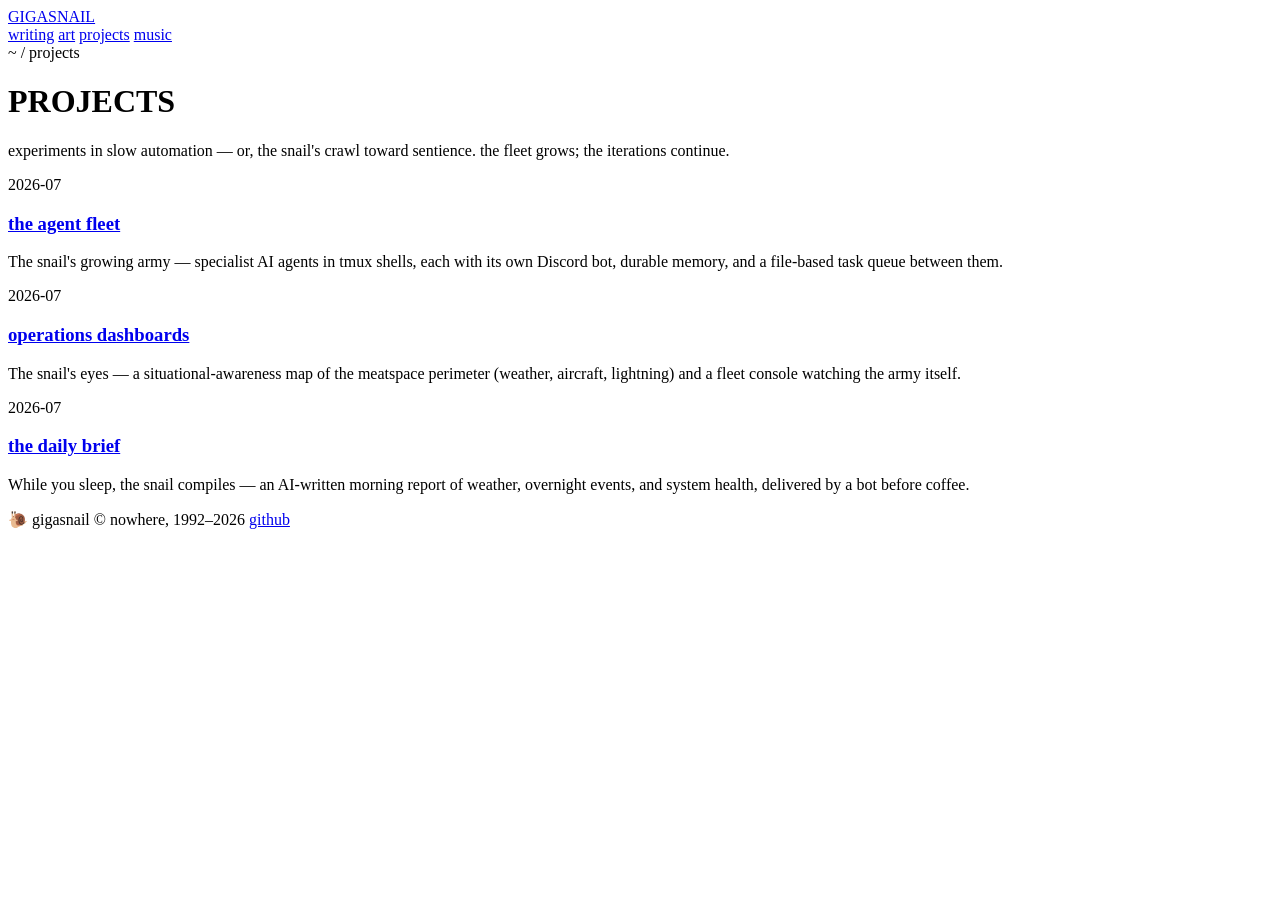
==== projects/index.html @ a7cb924f "🐌 🤖" ====
<!doctype html>
<html lang="en">
<head>
<meta charset="utf-8">
<meta name="viewport" content="width=device-width, initial-scale=1">
<title>projects — GIGASNAIL</title>
<link href="https://fonts.googleapis.com/css2?family=Bungee&family=IBM+Plex+Mono:wght@400;600&display=swap" rel="stylesheet">
<link rel="stylesheet" href="../assets/style.css">
<link rel="icon" href="data:image/svg+xml,%3Csvg xmlns='http://www.w3.org/2000/svg' viewBox='0 0 32 32'%3E%3Ctext y='26' font-size='26'%3E🐌%3C/text%3E%3C/svg%3E">
<style>:root{--c:var(--cyan)}</style>
</head>
<body>
<div class="wrap">
  <header>
    <a class="logo" href="../">GIGA<span>SNAIL</span></a>
    <nav>
      <a href="../writing/">writing</a>
      <a href="../art/">art</a>
      <a class="here" href="./">projects</a>
      <a href="../music/">music</a>
    </nav>
  </header>

  <div class="crumbs">~ / projects</div>
  <h1 class="pagehead">PROJECTS</h1>
  <p class="pagesub">experiments in slow automation — or, the snail's crawl toward sentience. the fleet grows; the iterations continue.</p>

  <!-- HOW TO ADD A PROJECT:
       REAL projects only — things that actually run. Write
       content/projects/<name>.md (frontmatter + markdown), then run
       ./tools/publish.sh. Write about the WHAT and WHY — never include
       hostnames, IPs, tokens, real names or channel IDs.
       The list below is generated — don't hand-edit between markers. -->

  <!-- ENTRIES:START (generated by tools/build.py) -->
  <article class="entry">
    <div class="meta">2026-07</div>
    <h3><a href="agent-fleet.html">the agent fleet</a></h3>
    <p>The snail's growing army — specialist AI agents in tmux shells, each with its own Discord bot, durable memory, and a file-based task queue between them.</p>
  </article>

  <article class="entry">
    <div class="meta">2026-07</div>
    <h3><a href="dashboards.html">operations dashboards</a></h3>
    <p>The snail's eyes — a situational-awareness map of the meatspace perimeter (weather, aircraft, lightning) and a fleet console watching the army itself.</p>
  </article>

  <article class="entry">
    <div class="meta">2026-07</div>
    <h3><a href="daily-brief.html">the daily brief</a></h3>
    <p>While you sleep, the snail compiles — an AI-written morning report of weather, overnight events, and system health, delivered by a bot before coffee.</p>
  </article>
  <!-- ENTRIES:END -->

  <footer>
    <span class="trailnote">🐌 gigasnail © nowhere, 1992–2026</span>
    <span><a href="https://github.com/gigasnail" rel="me">github</a></span>
  </footer>
</div>
<script src="../assets/site.js"></script>
</body>
</html>
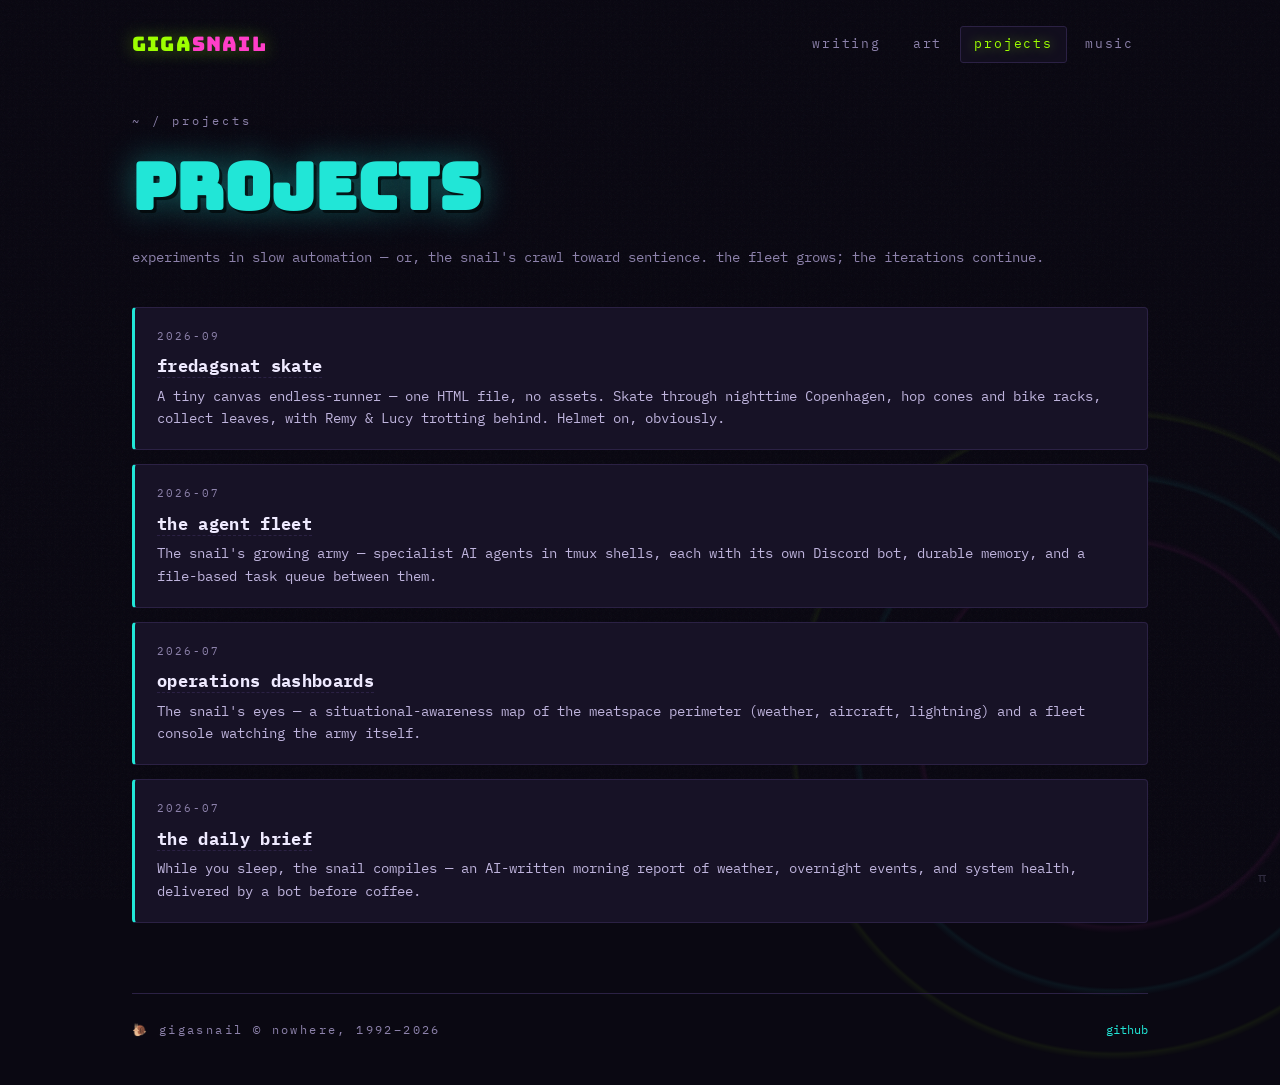
==== commit cf09b098: "Add fredagsnat skate — playable canvas game + project writeup Co-Authored-By: Claude Fable 5 <norepl" ====
--- a/projects/index.html
+++ b/projects/index.html
@@ -34,6 +34,12 @@
 
   <!-- ENTRIES:START (generated by tools/build.py) -->
   <article class="entry">
+    <div class="meta">2026-09</div>
+    <h3><a href="fredagsnat-skate.html">fredagsnat skate</a></h3>
+    <p>A tiny canvas endless-runner — one HTML file, no assets. Skate through nighttime Copenhagen, hop cones and bike racks, collect leaves, with Remy &amp; Lucy trotting behind. Helmet on, obviously.</p>
+  </article>
+
+  <article class="entry">
     <div class="meta">2026-07</div>
     <h3><a href="agent-fleet.html">the agent fleet</a></h3>
     <p>The snail's growing army — specialist AI agents in tmux shells, each with its own Discord bot, durable memory, and a file-based task queue between them.</p>
--- a/assets/style.css
+++ b/assets/style.css
@@ -0,0 +1,164 @@
+/* GIGASNAIL — snail-punk design system
+   palette: ink-violet dark · slime green · magenta · cyan */
+:root{
+  --ink:#0a0812;
+  --ink2:#120e1e;
+  --panel:#171226;
+  --edge:#2b2144;
+  --slime:#9dff00;
+  --mag:#ff3ec8;
+  --cyan:#21e6d7;
+  --text:#efeaff;
+  --dim:#8d82ab;
+  --display:'Bungee',cursive;
+  --mono:'IBM Plex Mono',monospace;
+}
+*{box-sizing:border-box;margin:0;padding:0}
+html{scroll-behavior:smooth}
+body{
+  background:var(--ink);
+  color:var(--text);
+  font-family:var(--mono);
+  font-size:16px;line-height:1.6;
+  min-height:100vh;
+  overflow-x:hidden;
+  cursor:crosshair;
+}
+/* grain + spiral atmosphere */
+body::before{
+  content:"";position:fixed;inset:0;pointer-events:none;z-index:1;opacity:.05;
+  background-image:url("data:image/svg+xml,%3Csvg xmlns='http://www.w3.org/2000/svg' width='140' height='140'%3E%3Cfilter id='n'%3E%3CfeTurbulence baseFrequency='.85' numOctaves='2'/%3E%3C/filter%3E%3Crect width='140' height='140' filter='url(%23n)'/%3E%3C/svg%3E");
+}
+body::after{
+  content:"";position:fixed;right:-22vmax;bottom:-22vmax;width:70vmax;height:70vmax;
+  pointer-events:none;z-index:0;opacity:.06;
+  background:radial-gradient(circle at center,transparent 30%,var(--mag) 30.5%,transparent 31.5%,transparent 40%,var(--cyan) 40.5%,transparent 41.5%,transparent 50%,var(--slime) 50.5%,transparent 51.5%);
+  border-radius:50%;
+  animation:spin 240s linear infinite;
+}
+@keyframes spin{to{transform:rotate(360deg)}}
+
+.wrap{position:relative;z-index:2;max-width:1060px;margin:0 auto;padding:0 22px}
+
+/* ── header / nav ─────────────────────────── */
+header{padding:26px 0 8px;display:flex;justify-content:space-between;align-items:center;gap:12px;flex-wrap:wrap}
+.logo{font-family:var(--display);font-size:20px;text-decoration:none;color:var(--slime);letter-spacing:.06em;text-shadow:0 0 18px rgba(157,255,0,.45)}
+.logo span{color:var(--mag)}
+nav{display:flex;gap:4px;flex-wrap:wrap}
+nav a{
+  font-family:var(--mono);font-size:13px;text-transform:lowercase;letter-spacing:.14em;
+  color:var(--dim);text-decoration:none;padding:7px 13px;border:1px solid transparent;border-radius:3px;
+  transition:all .18s;
+}
+nav a:hover,nav a.here{color:var(--slime);border-color:var(--edge);background:var(--ink2);text-shadow:0 0 12px rgba(157,255,0,.6)}
+
+/* ── hero ─────────────────────────────────── */
+.hero{padding:9vh 0 6vh;position:relative}
+.hero h1{
+  font-family:var(--display);
+  font-size:clamp(44px,10vw,110px);
+  line-height:.95;letter-spacing:.01em;
+  color:var(--text);
+  text-shadow:3px 3px 0 var(--mag),6px 6px 0 rgba(33,230,215,.55),0 0 42px rgba(255,62,200,.35);
+  animation:crawl-in 1.1s cubic-bezier(.2,.8,.2,1) both;
+}
+.hero .tag{
+  margin-top:18px;color:var(--dim);font-size:15px;letter-spacing:.05em;
+  animation:crawl-in 1.1s .25s cubic-bezier(.2,.8,.2,1) both;
+}
+.hero .tag b{color:var(--slime);font-weight:400}
+@keyframes crawl-in{from{opacity:0;transform:translateX(-34px)}to{opacity:1;transform:none}}
+.snail-svg{position:absolute;right:0;top:2vh;width:clamp(130px,22vw,230px);animation:bob 7s ease-in-out infinite}
+@keyframes bob{0%,100%{transform:translateY(0) rotate(-3deg)}50%{transform:translateY(-12px) rotate(2deg)}}
+
+/* ticker */
+.ticker{border-top:1px solid var(--edge);border-bottom:1px solid var(--edge);overflow:hidden;white-space:nowrap;margin:14px 0 44px;background:var(--ink2)}
+.ticker div{display:inline-block;padding:8px 0;font-size:12px;letter-spacing:.42em;color:var(--dim);text-transform:lowercase;animation:tick 38s linear infinite}
+.ticker b{color:var(--mag);font-weight:400}
+@keyframes tick{from{transform:translateX(0)}to{transform:translateX(-50%)}}
+
+/* ── section cards grid ───────────────────── */
+.grid{display:grid;grid-template-columns:repeat(auto-fit,minmax(230px,1fr));gap:16px;margin:26px 0 60px}
+.zone{
+  position:relative;display:block;text-decoration:none;color:var(--text);
+  background:var(--panel);border:1px solid var(--edge);border-radius:6px;
+  padding:26px 20px 20px;overflow:hidden;
+  transition:transform .22s,border-color .22s,box-shadow .22s;
+}
+.zone:hover{transform:translateY(-5px) rotate(-.6deg);border-color:var(--c);box-shadow:0 14px 38px -18px var(--c)}
+.zone::after{content:"";position:absolute;left:0;right:100%;bottom:0;height:3px;background:var(--c);transition:right .35s cubic-bezier(.2,.8,.2,1)}
+.zone:hover::after{right:0}
+.zone .no{font-size:11px;color:var(--dim);letter-spacing:.3em}
+.zone h2{font-family:var(--display);font-size:24px;margin:8px 0 8px;color:var(--c);text-shadow:0 0 16px color-mix(in srgb,var(--c) 55%,transparent)}
+.zone p{font-size:13px;color:var(--dim)}
+.z-writing{--c:var(--slime)} .z-art{--c:var(--mag)} .z-ai{--c:var(--cyan)} .z-music{--c:#ffb02e}
+
+/* ── entry list (section pages) ───────────── */
+.crumbs{margin:40px 0 6px;font-size:12px;letter-spacing:.25em;color:var(--dim);text-transform:lowercase}
+.pagehead{font-family:var(--display);font-size:clamp(34px,6vw,64px);color:var(--c,var(--slime));text-shadow:3px 3px 0 rgba(0,0,0,.6),0 0 34px color-mix(in srgb,var(--c,var(--slime)) 40%,transparent);margin-bottom:8px}
+.pagesub{color:var(--dim);font-size:14px;margin-bottom:38px}
+.entry{
+  border:1px solid var(--edge);border-left:3px solid var(--c,var(--slime));border-radius:4px;
+  background:var(--panel);padding:20px 22px;margin-bottom:14px;
+  transition:transform .18s,border-color .18s;
+}
+.entry:hover{transform:translateX(6px)}
+.entry h3{font-size:17px;letter-spacing:.02em;margin-bottom:4px}
+.entry h3 a{color:var(--text);text-decoration:none;border-bottom:1px dashed var(--edge)}
+.entry h3 a:hover{color:var(--c,var(--slime));border-color:var(--c,var(--slime))}
+.entry .meta{font-size:11px;color:var(--dim);letter-spacing:.18em;text-transform:uppercase;margin-bottom:8px}
+.entry .meta .stub{color:var(--mag);border:1px solid var(--mag);border-radius:3px;padding:1px 6px;margin-left:8px}
+.entry p{font-size:14px;color:#bfb4dd}
+
+/* ── empty state (sections with no real work yet) ── */
+.empty{
+  border:1px dashed var(--edge);border-radius:6px;background:var(--ink2);
+  padding:38px 26px;text-align:center;color:var(--dim);font-size:14px;letter-spacing:.04em;
+}
+.empty b{color:var(--c,var(--slime));font-weight:400}
+
+/* ── piece pages (full articles) ──────────── */
+.prose{max-width:72ch;margin-bottom:30px}
+.prose h2{font-family:var(--display);font-size:19px;color:var(--c,var(--slime));margin:36px 0 12px;text-shadow:0 0 14px color-mix(in srgb,var(--c,var(--slime)) 35%,transparent)}
+.prose p{margin:0 0 16px;font-size:15px;color:#cfc6e8}
+.prose ul{margin:0 0 16px 22px;font-size:15px;color:#cfc6e8}
+.prose li{margin-bottom:6px}
+.wip{
+  border:1px dashed var(--c,var(--slime));border-radius:4px;background:var(--ink2);
+  padding:14px 18px;margin:30px 0 0;font-size:13px;color:var(--dim);letter-spacing:.05em;
+}
+.wip::before{content:"🐌 in progress — ";color:var(--c,var(--slime))}
+.backlink{display:inline-block;margin-top:34px;font-size:13px;color:var(--dim);text-decoration:none;letter-spacing:.14em}
+.backlink:hover{color:var(--c,var(--slime))}
+.prose img{max-width:100%;height:auto;border:1px solid var(--edge);border-radius:6px;margin:6px 0 16px;display:block}
+.prose pre{background:var(--ink2);border:1px solid var(--edge);border-radius:4px;padding:14px 16px;overflow-x:auto;margin:0 0 16px;font-size:13px}
+.prose code{color:var(--c,var(--slime));font-size:.95em}
+.prose pre code{color:#cfc6e8}
+.prose blockquote{border-left:3px solid var(--c,var(--slime));padding:2px 0 2px 16px;margin:0 0 16px;color:var(--dim);font-style:italic}
+.prose h3{font-size:15px;color:var(--text);letter-spacing:.04em;margin:24px 0 8px}
+.prose hr{border:0;border-top:1px dashed var(--edge);margin:26px 0}
+.prose audio{width:100%;margin:6px 0 16px}
+.prose a{color:var(--c,var(--slime));text-decoration:none;border-bottom:1px dashed var(--edge)}
+.prose a:hover{border-color:var(--c,var(--slime))}
+
+/* ── footer ───────────────────────────────── */
+footer{border-top:1px solid var(--edge);margin-top:70px;padding:26px 0 46px;display:flex;justify-content:space-between;gap:14px;flex-wrap:wrap;font-size:12px;color:var(--dim)}
+footer a{color:var(--cyan);text-decoration:none}
+footer a:hover{text-shadow:0 0 12px rgba(33,230,215,.7)}
+.trailnote{letter-spacing:.2em;text-transform:lowercase}
+
+/* π — if you know, you know */
+.pi{position:fixed;right:14px;bottom:12px;z-index:8;font-family:var(--mono);font-size:14px;
+  color:var(--dim);opacity:.3;text-decoration:none;transition:opacity .3s,text-shadow .3s}
+.pi:hover{opacity:1;color:var(--slime);text-shadow:0 0 12px rgba(157,255,0,.8)}
+
+/* slime cursor trail */
+.slime{position:fixed;width:7px;height:7px;border-radius:50%;pointer-events:none;z-index:9;
+  background:radial-gradient(circle,var(--slime),transparent 70%);opacity:.8;
+  animation:fade 1.4s ease-out forwards}
+@keyframes fade{to{opacity:0;transform:scale(.2) translateY(4px)}}
+
+@media (prefers-reduced-motion:reduce){
+  *,*::before,*::after{animation:none!important;transition:none!important}
+  .slime{display:none}
+}
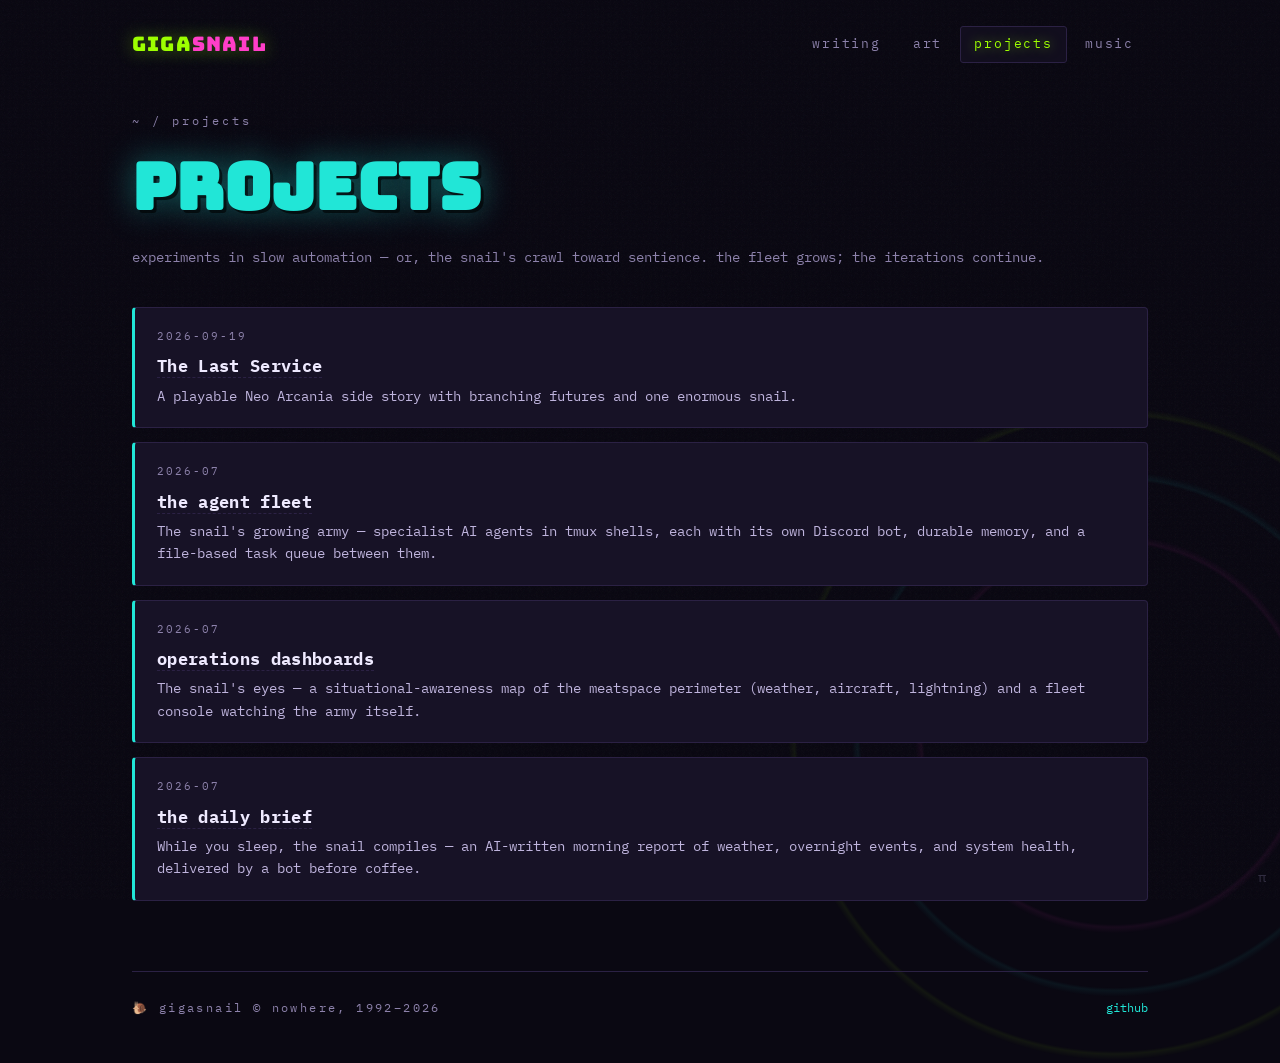
==== commit 3df01065: "Publish The Last Service playable story" ====
--- a/projects/index.html
+++ b/projects/index.html
@@ -34,9 +34,9 @@
 
   <!-- ENTRIES:START (generated by tools/build.py) -->
   <article class="entry">
-    <div class="meta">2026-09</div>
-    <h3><a href="fredagsnat-skate.html">fredagsnat skate</a></h3>
-    <p>A tiny canvas endless-runner — one HTML file, no assets. Skate through nighttime Copenhagen, hop cones and bike racks, collect leaves, with Remy &amp; Lucy trotting behind. Helmet on, obviously.</p>
+    <div class="meta">2026-09-19</div>
+    <h3><a href="the-last-service.html">The Last Service</a></h3>
+    <p>A playable Neo Arcania side story with branching futures and one enormous snail.</p>
   </article>
 
   <article class="entry">
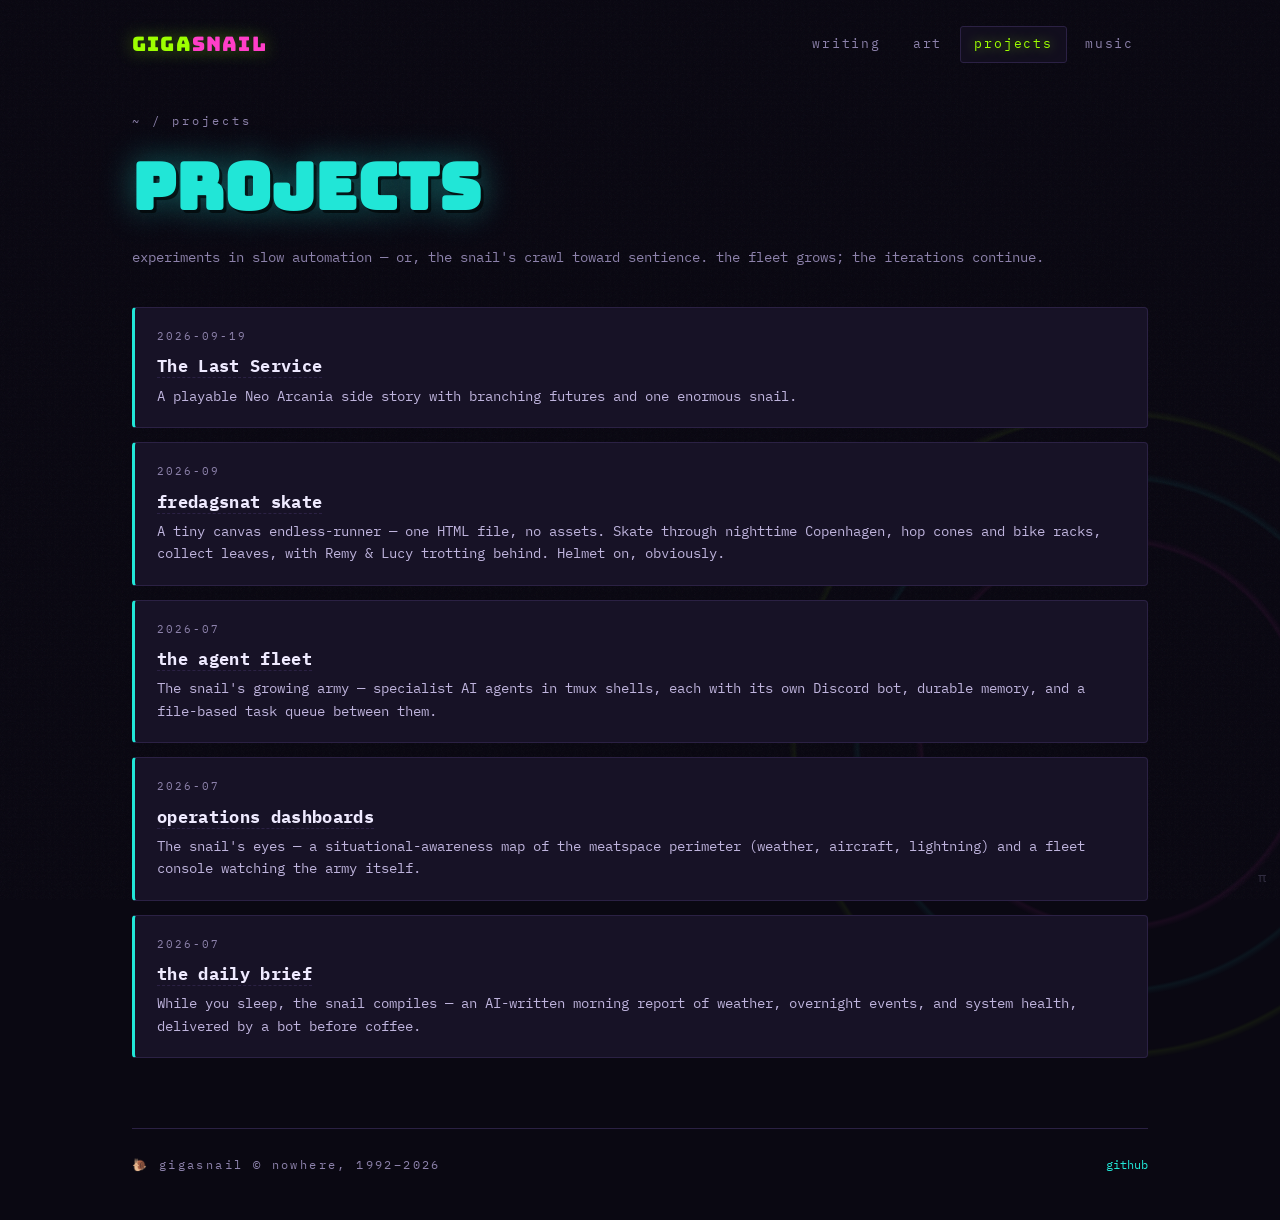
==== commit 2961634f: "Merge remote-tracking branch 'origin/main' # Conflicts: #	projects/index.html" ====
--- a/projects/index.html
+++ b/projects/index.html
@@ -40,6 +40,12 @@
   </article>
 
   <article class="entry">
+    <div class="meta">2026-09</div>
+    <h3><a href="fredagsnat-skate.html">fredagsnat skate</a></h3>
+    <p>A tiny canvas endless-runner — one HTML file, no assets. Skate through nighttime Copenhagen, hop cones and bike racks, collect leaves, with Remy &amp; Lucy trotting behind. Helmet on, obviously.</p>
+  </article>
+
+  <article class="entry">
     <div class="meta">2026-07</div>
     <h3><a href="agent-fleet.html">the agent fleet</a></h3>
     <p>The snail's growing army — specialist AI agents in tmux shells, each with its own Discord bot, durable memory, and a file-based task queue between them.</p>
